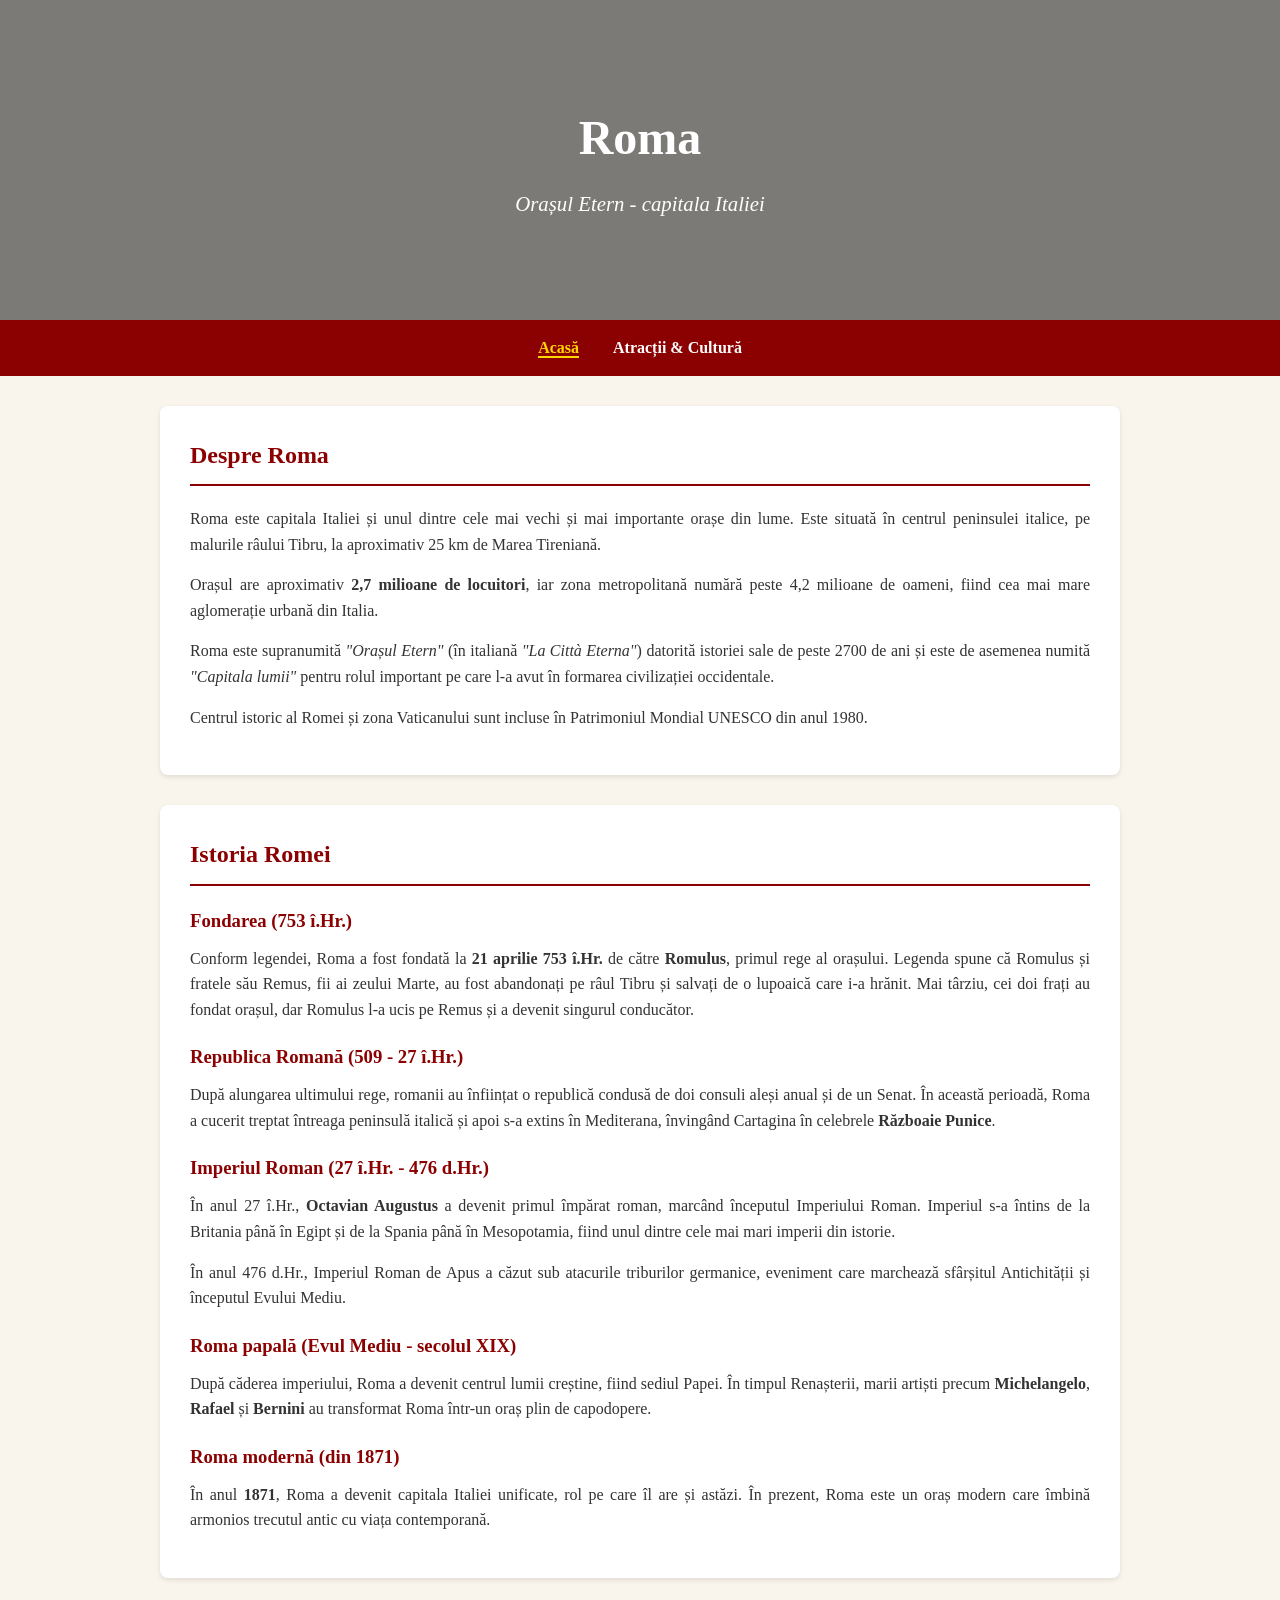
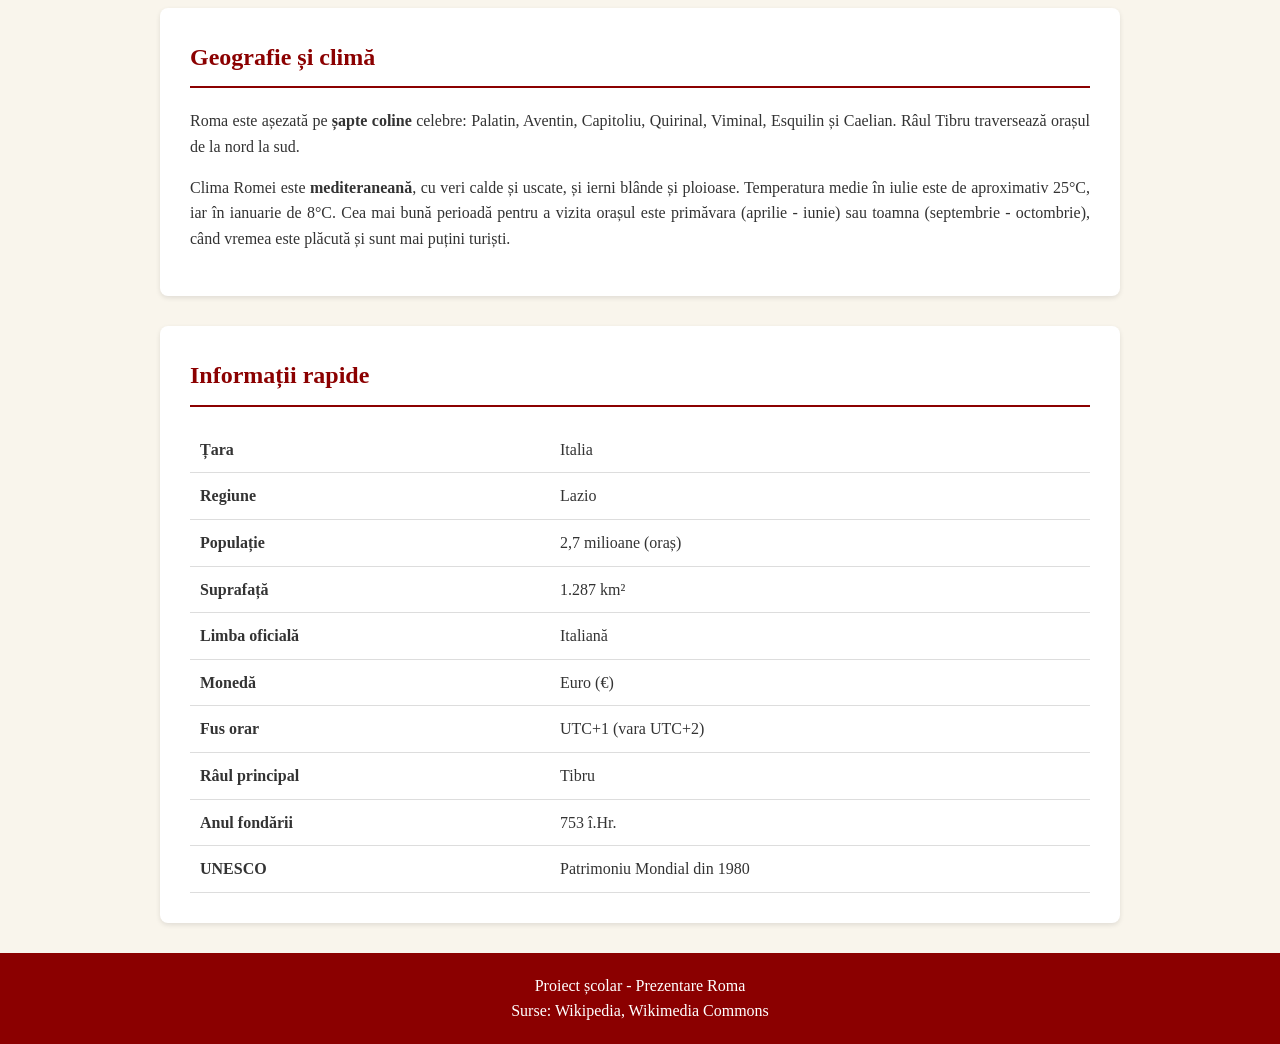
==== index.html @ c9380f68 "atractii + acasa" ====
<!DOCTYPE html>
<!-- Limba paginii este romana, ca sa fie inteleasa de cititoarele de ecran -->
<html lang="ro">
<head>
    <!-- Setam codificarea pe UTF-8 ca sa apara corect diacriticele (ă, î, ș, ț, â) -->
    <meta charset="UTF-8">

    <!-- Face pagina sa arate bine si pe telefon (responsive) -->
    <meta name="viewport" content="width=device-width, initial-scale=1.0">

    <!-- Titlul care apare in tab-ul browserului -->
    <title>Roma - Orașul Etern</title>

    <!-- Includem fisierul de stil partajat de ambele pagini -->
    <link rel="stylesheet" href="stil.css">

    <!-- Setam imaginea de fundal pentru antet (specifica acestei pagini) -->
    <style>
        header {
            background-image: linear-gradient(rgba(0, 0, 0, 0.5), rgba(0, 0, 0, 0.5)),
                              url('https://upload.wikimedia.org/wikipedia/commons/thumb/d/de/Colosseo_2020.jpg/1280px-Colosseo_2020.jpg');
        }
    </style>
</head>

<body>

    <!-- ANTETUL: titlul mare al paginii -->
    <header>
        <h1>Roma</h1>
        <p>Orașul Etern - capitala Italiei</p>
    </header>

    <!-- MENIU DE NAVIGARE: link-uri catre cele doua pagini -->
    <!-- Clasa "activ" marcheaza pagina curenta -->
    <nav>
        <a href="index.html" class="activ">Acasă</a>
        <a href="atractii.html">Atracții & Cultură</a>
    </nav>

    <!-- CONTINUTUL PRINCIPAL al paginii -->
    <main>

        <!-- Sectiunea 1: Despre Roma (introducere generala) -->
        <section id="despre">
            <h2>Despre Roma</h2>
            <p>
                Roma este capitala Italiei și unul dintre cele mai vechi și mai
                importante orașe din lume. Este situată în centrul peninsulei
                italice, pe malurile râului Tibru, la aproximativ 25 km de
                Marea Tireniană.
            </p>
            <p>
                Orașul are aproximativ <strong>2,7 milioane de locuitori</strong>,
                iar zona metropolitană numără peste 4,2 milioane de oameni,
                fiind cea mai mare aglomerație urbană din Italia.
            </p>
            <p>
                Roma este supranumită <em>"Orașul Etern"</em> (în italiană
                <em>"La Città Eterna"</em>) datorită istoriei sale de peste
                2700 de ani și este de asemenea numită <em>"Capitala lumii"</em>
                pentru rolul important pe care l-a avut în formarea civilizației
                occidentale.
            </p>
            <p>
                Centrul istoric al Romei și zona Vaticanului sunt incluse în
                Patrimoniul Mondial UNESCO din anul 1980.
            </p>
        </section>

        <!-- Sectiunea 2: Istoria orasului - impartita pe perioade -->
        <section id="istorie">
            <h2>Istoria Romei</h2>

            <!-- Perioada 1: Fondarea -->
            <h3>Fondarea (753 î.Hr.)</h3>
            <p>
                Conform legendei, Roma a fost fondată la <strong>21 aprilie 753 î.Hr.</strong>
                de către <strong>Romulus</strong>, primul rege al orașului.
                Legenda spune că Romulus și fratele său Remus, fii ai zeului
                Marte, au fost abandonați pe râul Tibru și salvați de o lupoaică
                care i-a hrănit. Mai târziu, cei doi frați au fondat orașul,
                dar Romulus l-a ucis pe Remus și a devenit singurul conducător.
            </p>

            <!-- Perioada 2: Republica Romana -->
            <h3>Republica Romană (509 - 27 î.Hr.)</h3>
            <p>
                După alungarea ultimului rege, romanii au înființat o republică
                condusă de doi consuli aleși anual și de un Senat. În această
                perioadă, Roma a cucerit treptat întreaga peninsulă italică
                și apoi s-a extins în Mediterana, învingând Cartagina în
                celebrele <strong>Războaie Punice</strong>.
            </p>

            <!-- Perioada 3: Imperiul Roman -->
            <h3>Imperiul Roman (27 î.Hr. - 476 d.Hr.)</h3>
            <p>
                În anul 27 î.Hr., <strong>Octavian Augustus</strong> a devenit
                primul împărat roman, marcând începutul Imperiului Roman.
                Imperiul s-a întins de la Britania până în Egipt și de la
                Spania până în Mesopotamia, fiind unul dintre cele mai mari
                imperii din istorie.
            </p>
            <p>
                În anul 476 d.Hr., Imperiul Roman de Apus a căzut sub atacurile
                triburilor germanice, eveniment care marchează sfârșitul
                Antichității și începutul Evului Mediu.
            </p>

            <!-- Perioada 4: Roma papala -->
            <h3>Roma papală (Evul Mediu - secolul XIX)</h3>
            <p>
                După căderea imperiului, Roma a devenit centrul lumii creștine,
                fiind sediul Papei. În timpul Renașterii, marii artiști precum
                <strong>Michelangelo</strong>, <strong>Rafael</strong> și
                <strong>Bernini</strong> au transformat Roma într-un oraș plin
                de capodopere.
            </p>

            <!-- Perioada 5: Roma moderna -->
            <h3>Roma modernă (din 1871)</h3>
            <p>
                În anul <strong>1871</strong>, Roma a devenit capitala Italiei
                unificate, rol pe care îl are și astăzi. În prezent, Roma este
                un oraș modern care îmbină armonios trecutul antic cu viața
                contemporană.
            </p>
        </section>

        <!-- Sectiunea 3: Geografie si clima -->
        <section id="geografie">
            <h2>Geografie și climă</h2>
            <p>
                Roma este așezată pe <strong>șapte coline</strong> celebre:
                Palatin, Aventin, Capitoliu, Quirinal, Viminal, Esquilin și
                Caelian. Râul Tibru traversează orașul de la nord la sud.
            </p>
            <p>
                Clima Romei este <strong>mediteraneană</strong>, cu veri calde
                și uscate, și ierni blânde și ploioase. Temperatura medie în
                iulie este de aproximativ 25°C, iar în ianuarie de 8°C.
                Cea mai bună perioadă pentru a vizita orașul este primăvara
                (aprilie - iunie) sau toamna (septembrie - octombrie), când
                vremea este plăcută și sunt mai puțini turiști.
            </p>
        </section>

        <!-- Sectiunea 4: Tabel cu informatii rapide -->
        <section id="informatii">
            <h2>Informații rapide</h2>
            <table>
                <!-- Fiecare rand este o pereche eticheta-valoare -->
                <tr>
                    <td>Țara</td>
                    <td>Italia</td>
                </tr>
                <tr>
                    <td>Regiune</td>
                    <td>Lazio</td>
                </tr>
                <tr>
                    <td>Populație</td>
                    <td>2,7 milioane (oraș)</td>
                </tr>
                <tr>
                    <td>Suprafață</td>
                    <td>1.287 km²</td>
                </tr>
                <tr>
                    <td>Limba oficială</td>
                    <td>Italiană</td>
                </tr>
                <tr>
                    <td>Monedă</td>
                    <td>Euro (€)</td>
                </tr>
                <tr>
                    <td>Fus orar</td>
                    <td>UTC+1 (vara UTC+2)</td>
                </tr>
                <tr>
                    <td>Râul principal</td>
                    <td>Tibru</td>
                </tr>
                <tr>
                    <td>Anul fondării</td>
                    <td>753 î.Hr.</td>
                </tr>
                <tr>
                    <td>UNESCO</td>
                    <td>Patrimoniu Mondial din 1980</td>
                </tr>
            </table>
        </section>

    </main>

    <!-- SUBSOLUL paginii -->
    <footer>
        <p>Proiect școlar - Prezentare Roma</p>
        <p>Surse: Wikipedia, Wikimedia Commons</p>
    </footer>

</body>
</html>
---- stil.css ----
/* =====================================================
   Fisier de stil partajat de ambele pagini ale site-ului
   ===================================================== */

/* Resetam marginile implicite ale browserului */
* {
    margin: 0;
    padding: 0;
    box-sizing: border-box;
}

/* Stil general pentru intreaga pagina */
body {
    font-family: Georgia, "Times New Roman", serif;
    line-height: 1.6;
    color: #333;
    background-color: #f9f5ec; /* o culoare crem, ca pergamentul */
}

/* Antetul paginii - imaginea mare de sus cu titlul */
header {
    /* Imaginea de fundal este setata in fiecare pagina (este diferita) */
    background-size: cover;
    background-position: center;
    color: white;
    text-align: center;
    padding: 100px 20px;
}

/* Titlul principal al paginii */
header h1 {
    font-size: 3em;
    margin-bottom: 10px;
}

/* Subtitlul de sub titlu */
header p {
    font-size: 1.3em;
    font-style: italic;
}

/* Bara de navigare cu link-uri catre pagini */
nav {
    background-color: #8b0000; /* rosu inchis, culoarea Romei antice */
    padding: 15px;
    text-align: center;
    position: sticky; /* ramane lipita sus cand dam scroll */
    top: 0;
    z-index: 10;
}

/* Link-urile din meniu */
nav a {
    color: white;
    text-decoration: none;
    margin: 0 15px;
    font-weight: bold;
}

/* Cand trecem mouse-ul peste un link */
nav a:hover {
    color: #ffd700; /* auriu */
}

/* Link-ul paginii curente este evidentiat */
nav a.activ {
    color: #ffd700;
    border-bottom: 2px solid #ffd700;
}

/* Containerul principal pentru continut */
main {
    max-width: 1000px;
    margin: 30px auto; /* centram pe orizontala */
    padding: 0 20px;
}

/* Fiecare sectiune din pagina */
section {
    background-color: white;
    margin-bottom: 30px;
    padding: 30px;
    border-radius: 8px;
    box-shadow: 0 2px 5px rgba(0, 0, 0, 0.1); /* o umbra discreta */
}

/* Titlurile sectiunilor */
section h2 {
    color: #8b0000;
    border-bottom: 2px solid #8b0000;
    padding-bottom: 10px;
    margin-bottom: 20px;
}

/* Subtitluri (h3) folosite in sectiunea de istorie */
section h3 {
    color: #8b0000;
    margin-top: 20px;
    margin-bottom: 10px;
}

/* Paragrafele primesc spatiu sub ele */
section p {
    margin-bottom: 15px;
    text-align: justify; /* aliniere pe ambele parti */
}

/* Galeria de imagini - folosim grid pentru a aseza pozele frumos */
.galerie {
    display: grid;
    grid-template-columns: repeat(auto-fit, minmax(250px, 1fr));
    gap: 15px;
    margin-top: 20px;
}

/* Fiecare poza din galerie */
.galerie figure {
    text-align: center;
}

.galerie img {
    width: 100%;
    height: 200px;
    object-fit: cover; /* taie imaginea ca sa incapa fara distorsiune */
    border-radius: 5px;
    /* O tranzitie ca sa avem un efect lin la hover */
    transition: transform 0.3s;
}

/* Cand trecem mouse-ul peste poza, se mareste putin */
.galerie img:hover {
    transform: scale(1.05);
}

/* Textul de sub fiecare poza */
.galerie figcaption {
    margin-top: 8px;
    font-style: italic;
    color: #555;
}

/* Listele cu marcatori */
ul {
    margin-left: 25px;
    margin-bottom: 15px;
}

/* Fiecare element din lista are un mic spatiu intre ele */
ul li {
    margin-bottom: 8px;
}

/* Tabelul cu informatii rapide */
table {
    width: 100%;
    border-collapse: collapse;
    margin-top: 15px;
}

/* Celulele tabelului */
table td, table th {
    padding: 10px;
    border-bottom: 1px solid #ddd;
    text-align: left;
}

/* Prima coloana este ingrosata */
table td:first-child {
    font-weight: bold;
    width: 40%;
}

/* Cutie speciala pentru curiozitati - se evidentiaza fata de text */
.curiozitate {
    background-color: #fff8dc; /* galben pal */
    border-left: 4px solid #8b0000;
    padding: 15px;
    margin: 15px 0;
    border-radius: 4px;
}

/* Subsolul paginii */
footer {
    background-color: #8b0000;
    color: white;
    text-align: center;
    padding: 20px;
    margin-top: 30px;
}

/* Reguli pentru ecrane mici (telefoane) */
@media (max-width: 600px) {
    header h1 {
        font-size: 2em;
    }
    nav a {
        display: block;
        margin: 5px 0;
    }
}
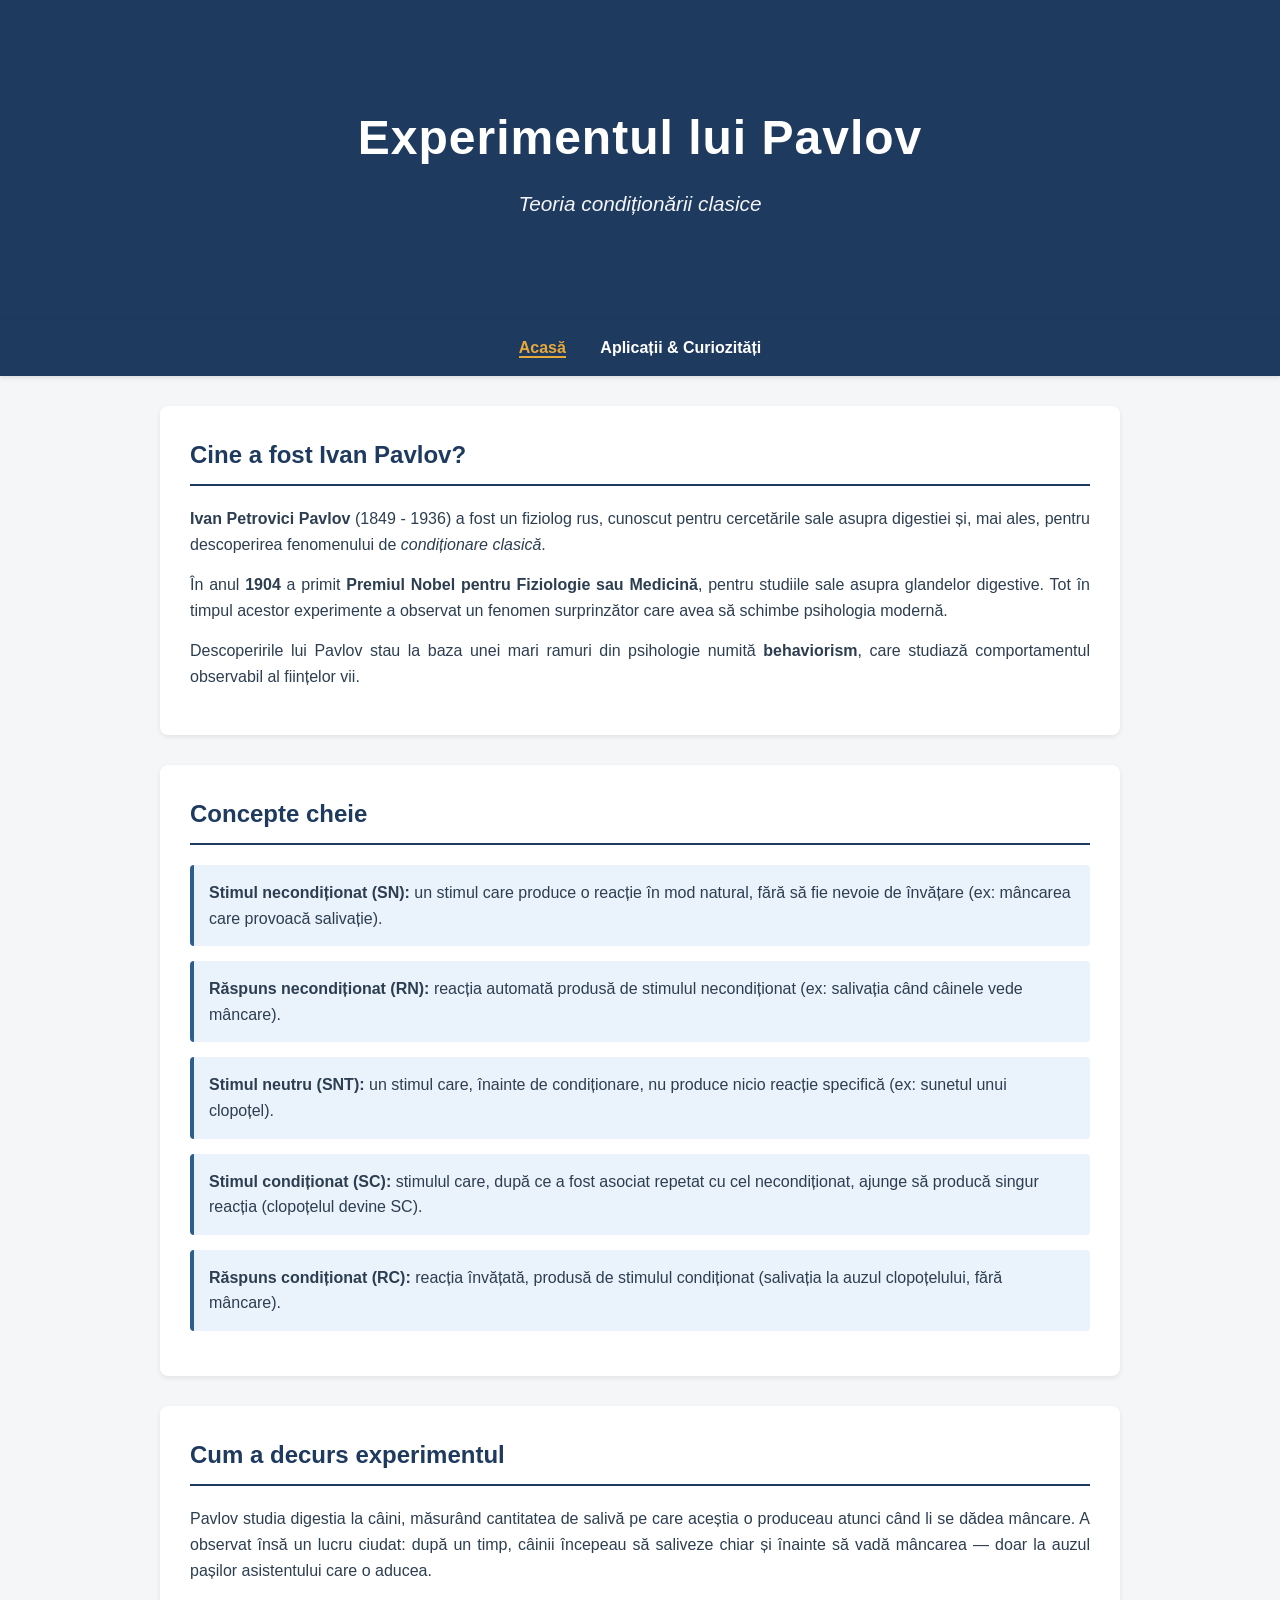
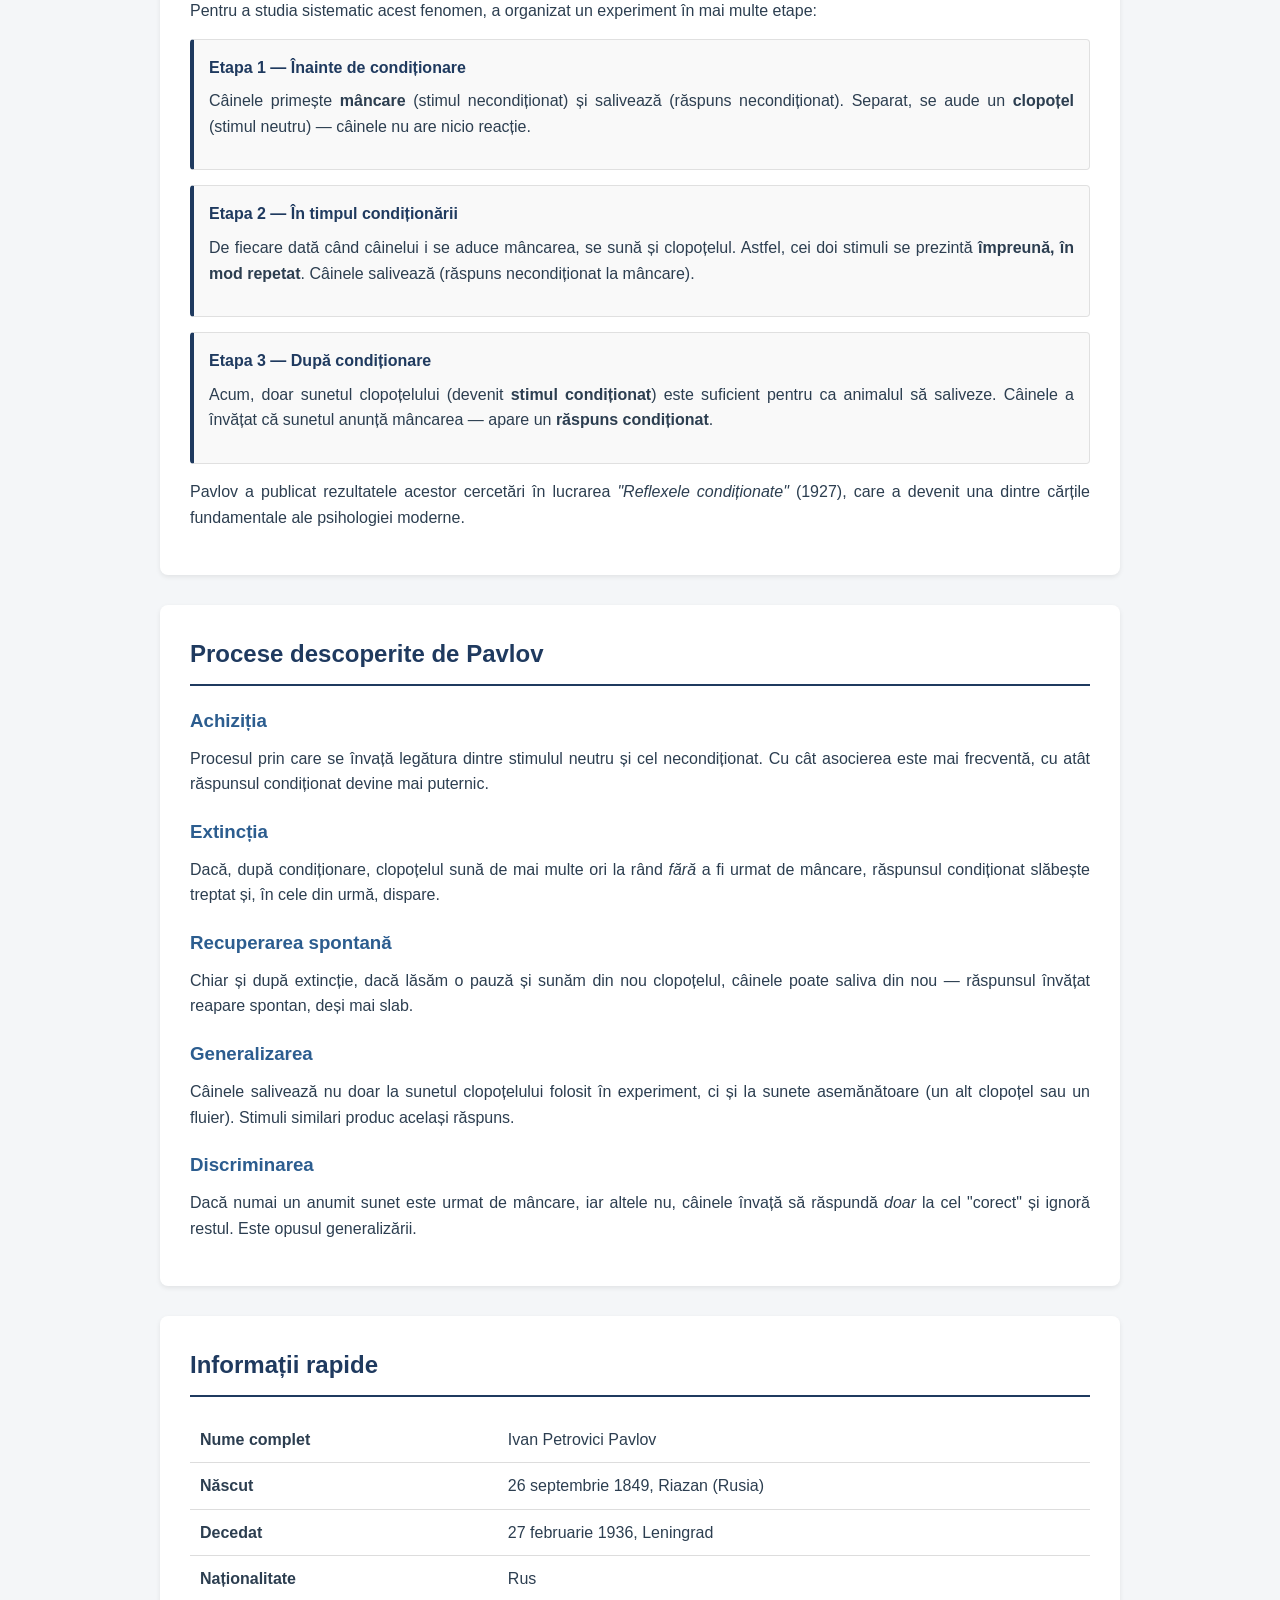
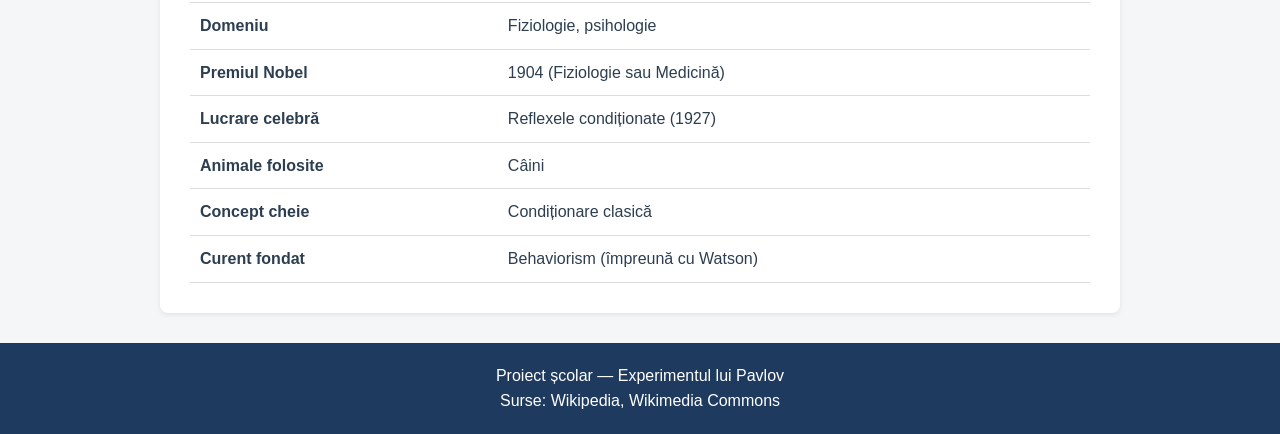
==== commit dfbf5e02: "pavlov done" ====
--- a/index.html
+++ b/index.html
@@ -9,16 +9,17 @@
     <meta name="viewport" content="width=device-width, initial-scale=1.0">
 
     <!-- Titlul care apare in tab-ul browserului -->
-    <title>Roma - Orașul Etern</title>
+    <title>Experimentul lui Pavlov - Condiționarea clasică</title>
 
     <!-- Includem fisierul de stil partajat de ambele pagini -->
     <link rel="stylesheet" href="stil.css">
 
     <!-- Setam imaginea de fundal pentru antet (specifica acestei pagini) -->
+    <!-- Folosim portretul lui Ivan Pavlov din Wikimedia Commons -->
     <style>
         header {
-            background-image: linear-gradient(rgba(0, 0, 0, 0.5), rgba(0, 0, 0, 0.5)),
-                              url('https://upload.wikimedia.org/wikipedia/commons/thumb/d/de/Colosseo_2020.jpg/1280px-Colosseo_2020.jpg');
+            background-image: linear-gradient(rgba(31, 58, 95, 0.7), rgba(31, 58, 95, 0.7)),
+                              url('https://pymstatic.com/7157/conversions/ivan-pavlov-social.jpg');
         }
     </style>
 </head>
@@ -27,169 +28,215 @@
 
     <!-- ANTETUL: titlul mare al paginii -->
     <header>
-        <h1>Roma</h1>
-        <p>Orașul Etern - capitala Italiei</p>
+        <h1>Experimentul lui Pavlov</h1>
+        <p>Teoria condiționării clasice</p>
     </header>
 
     <!-- MENIU DE NAVIGARE: link-uri catre cele doua pagini -->
     <!-- Clasa "activ" marcheaza pagina curenta -->
     <nav>
         <a href="index.html" class="activ">Acasă</a>
-        <a href="atractii.html">Atracții & Cultură</a>
+        <a href="atractii.html">Aplicații & Curiozități</a>
     </nav>
 
     <!-- CONTINUTUL PRINCIPAL al paginii -->
     <main>
 
-        <!-- Sectiunea 1: Despre Roma (introducere generala) -->
+        <!-- Sectiunea 1: Despre Pavlov si introducerea generala -->
         <section id="despre">
-            <h2>Despre Roma</h2>
-            <p>
-                Roma este capitala Italiei și unul dintre cele mai vechi și mai
-                importante orașe din lume. Este situată în centrul peninsulei
-                italice, pe malurile râului Tibru, la aproximativ 25 km de
-                Marea Tireniană.
-            </p>
-            <p>
-                Orașul are aproximativ <strong>2,7 milioane de locuitori</strong>,
-                iar zona metropolitană numără peste 4,2 milioane de oameni,
-                fiind cea mai mare aglomerație urbană din Italia.
-            </p>
-            <p>
-                Roma este supranumită <em>"Orașul Etern"</em> (în italiană
-                <em>"La Città Eterna"</em>) datorită istoriei sale de peste
-                2700 de ani și este de asemenea numită <em>"Capitala lumii"</em>
-                pentru rolul important pe care l-a avut în formarea civilizației
-                occidentale.
-            </p>
-            <p>
-                Centrul istoric al Romei și zona Vaticanului sunt incluse în
-                Patrimoniul Mondial UNESCO din anul 1980.
-            </p>
-        </section>
-
-        <!-- Sectiunea 2: Istoria orasului - impartita pe perioade -->
-        <section id="istorie">
-            <h2>Istoria Romei</h2>
-
-            <!-- Perioada 1: Fondarea -->
-            <h3>Fondarea (753 î.Hr.)</h3>
-            <p>
-                Conform legendei, Roma a fost fondată la <strong>21 aprilie 753 î.Hr.</strong>
-                de către <strong>Romulus</strong>, primul rege al orașului.
-                Legenda spune că Romulus și fratele său Remus, fii ai zeului
-                Marte, au fost abandonați pe râul Tibru și salvați de o lupoaică
-                care i-a hrănit. Mai târziu, cei doi frați au fondat orașul,
-                dar Romulus l-a ucis pe Remus și a devenit singurul conducător.
-            </p>
-
-            <!-- Perioada 2: Republica Romana -->
-            <h3>Republica Romană (509 - 27 î.Hr.)</h3>
-            <p>
-                După alungarea ultimului rege, romanii au înființat o republică
-                condusă de doi consuli aleși anual și de un Senat. În această
-                perioadă, Roma a cucerit treptat întreaga peninsulă italică
-                și apoi s-a extins în Mediterana, învingând Cartagina în
-                celebrele <strong>Războaie Punice</strong>.
-            </p>
-
-            <!-- Perioada 3: Imperiul Roman -->
-            <h3>Imperiul Roman (27 î.Hr. - 476 d.Hr.)</h3>
-            <p>
-                În anul 27 î.Hr., <strong>Octavian Augustus</strong> a devenit
-                primul împărat roman, marcând începutul Imperiului Roman.
-                Imperiul s-a întins de la Britania până în Egipt și de la
-                Spania până în Mesopotamia, fiind unul dintre cele mai mari
-                imperii din istorie.
-            </p>
-            <p>
-                În anul 476 d.Hr., Imperiul Roman de Apus a căzut sub atacurile
-                triburilor germanice, eveniment care marchează sfârșitul
-                Antichității și începutul Evului Mediu.
-            </p>
-
-            <!-- Perioada 4: Roma papala -->
-            <h3>Roma papală (Evul Mediu - secolul XIX)</h3>
-            <p>
-                După căderea imperiului, Roma a devenit centrul lumii creștine,
-                fiind sediul Papei. În timpul Renașterii, marii artiști precum
-                <strong>Michelangelo</strong>, <strong>Rafael</strong> și
-                <strong>Bernini</strong> au transformat Roma într-un oraș plin
-                de capodopere.
-            </p>
-
-            <!-- Perioada 5: Roma moderna -->
-            <h3>Roma modernă (din 1871)</h3>
-            <p>
-                În anul <strong>1871</strong>, Roma a devenit capitala Italiei
-                unificate, rol pe care îl are și astăzi. În prezent, Roma este
-                un oraș modern care îmbină armonios trecutul antic cu viața
-                contemporană.
-            </p>
-        </section>
-
-        <!-- Sectiunea 3: Geografie si clima -->
-        <section id="geografie">
-            <h2>Geografie și climă</h2>
-            <p>
-                Roma este așezată pe <strong>șapte coline</strong> celebre:
-                Palatin, Aventin, Capitoliu, Quirinal, Viminal, Esquilin și
-                Caelian. Râul Tibru traversează orașul de la nord la sud.
-            </p>
-            <p>
-                Clima Romei este <strong>mediteraneană</strong>, cu veri calde
-                și uscate, și ierni blânde și ploioase. Temperatura medie în
-                iulie este de aproximativ 25°C, iar în ianuarie de 8°C.
-                Cea mai bună perioadă pentru a vizita orașul este primăvara
-                (aprilie - iunie) sau toamna (septembrie - octombrie), când
-                vremea este plăcută și sunt mai puțini turiști.
-            </p>
-        </section>
-
-        <!-- Sectiunea 4: Tabel cu informatii rapide -->
+            <h2>Cine a fost Ivan Pavlov?</h2>
+            <p>
+                <strong>Ivan Petrovici Pavlov</strong> (1849 - 1936) a fost un
+                fiziolog rus, cunoscut pentru cercetările sale asupra digestiei
+                și, mai ales, pentru descoperirea fenomenului de
+                <em>condiționare clasică</em>.
+            </p>
+            <p>
+                În anul <strong>1904</strong> a primit
+                <strong>Premiul Nobel pentru Fiziologie sau Medicină</strong>,
+                pentru studiile sale asupra glandelor digestive. Tot în timpul
+                acestor experimente a observat un fenomen surprinzător care
+                avea să schimbe psihologia modernă.
+            </p>
+            <p>
+                Descoperirile lui Pavlov stau la baza unei mari ramuri din
+                psihologie numită <strong>behaviorism</strong>, care studiază
+                comportamentul observabil al ființelor vii.
+            </p>
+        </section>
+
+        <!-- Sectiunea 2: Concepte cheie -->
+        <section id="concepte">
+            <h2>Concepte cheie</h2>
+
+            <div class="concept">
+                <strong>Stimul necondiționat (SN):</strong> un stimul care
+                produce o reacție în mod natural, fără să fie nevoie de învățare
+                (ex: mâncarea care provoacă salivație).
+            </div>
+
+            <div class="concept">
+                <strong>Răspuns necondiționat (RN):</strong> reacția automată
+                produsă de stimulul necondiționat (ex: salivația când câinele
+                vede mâncare).
+            </div>
+
+            <div class="concept">
+                <strong>Stimul neutru (SNT):</strong> un stimul care, înainte
+                de condiționare, nu produce nicio reacție specifică (ex: sunetul
+                unui clopoțel).
+            </div>
+
+            <div class="concept">
+                <strong>Stimul condiționat (SC):</strong> stimulul care, după
+                ce a fost asociat repetat cu cel necondiționat, ajunge să
+                producă singur reacția (clopoțelul devine SC).
+            </div>
+
+            <div class="concept">
+                <strong>Răspuns condiționat (RC):</strong> reacția învățată,
+                produsă de stimulul condiționat (salivația la auzul
+                clopoțelului, fără mâncare).
+            </div>
+        </section>
+
+        <!-- Sectiunea 3: Experimentul propriu-zis - etape -->
+        <section id="experiment">
+            <h2>Cum a decurs experimentul</h2>
+            <p>
+                Pavlov studia digestia la câini, măsurând cantitatea de salivă
+                pe care aceștia o produceau atunci când li se dădea mâncare.
+                A observat însă un lucru ciudat: după un timp, câinii începeau
+                să saliveze chiar și înainte să vadă mâncarea — doar la auzul
+                pașilor asistentului care o aducea.
+            </p>
+            <p>
+                Pentru a studia sistematic acest fenomen, a organizat un
+                experiment în mai multe etape:
+            </p>
+
+            <div class="etapa">
+                <h4>Etapa 1 — Înainte de condiționare</h4>
+                <p>
+                    Câinele primește <strong>mâncare</strong> (stimul
+                    necondiționat) și salivează (răspuns necondiționat).
+                    Separat, se aude un <strong>clopoțel</strong> (stimul
+                    neutru) — câinele nu are nicio reacție.
+                </p>
+            </div>
+
+            <div class="etapa">
+                <h4>Etapa 2 — În timpul condiționării</h4>
+                <p>
+                    De fiecare dată când câinelui i se aduce mâncarea, se sună
+                    și clopoțelul. Astfel, cei doi stimuli se prezintă
+                    <strong>împreună, în mod repetat</strong>. Câinele
+                    salivează (răspuns necondiționat la mâncare).
+                </p>
+            </div>
+
+            <div class="etapa">
+                <h4>Etapa 3 — După condiționare</h4>
+                <p>
+                    Acum, doar sunetul clopoțelului (devenit
+                    <strong>stimul condiționat</strong>) este suficient pentru
+                    ca animalul să saliveze. Câinele a învățat că sunetul
+                    anunță mâncarea — apare un
+                    <strong>răspuns condiționat</strong>.
+                </p>
+            </div>
+
+            <p>
+                Pavlov a publicat rezultatele acestor cercetări în lucrarea
+                <em>"Reflexele condiționate"</em> (1927), care a devenit una
+                dintre cărțile fundamentale ale psihologiei moderne.
+            </p>
+        </section>
+
+        <!-- Sectiunea 4: Procese suplimentare descoperite de Pavlov -->
+        <section id="procese">
+            <h2>Procese descoperite de Pavlov</h2>
+
+            <h3>Achiziția</h3>
+            <p>
+                Procesul prin care se învață legătura dintre stimulul neutru
+                și cel necondiționat. Cu cât asocierea este mai frecventă, cu
+                atât răspunsul condiționat devine mai puternic.
+            </p>
+
+            <h3>Extincția</h3>
+            <p>
+                Dacă, după condiționare, clopoțelul sună de mai multe ori la
+                rând <em>fără</em> a fi urmat de mâncare, răspunsul condiționat
+                slăbește treptat și, în cele din urmă, dispare.
+            </p>
+
+            <h3>Recuperarea spontană</h3>
+            <p>
+                Chiar și după extincție, dacă lăsăm o pauză și sunăm din nou
+                clopoțelul, câinele poate saliva din nou — răspunsul învățat
+                reapare spontan, deși mai slab.
+            </p>
+
+            <h3>Generalizarea</h3>
+            <p>
+                Câinele salivează nu doar la sunetul clopoțelului folosit în
+                experiment, ci și la sunete asemănătoare (un alt clopoțel sau
+                un fluier). Stimuli similari produc același răspuns.
+            </p>
+
+            <h3>Discriminarea</h3>
+            <p>
+                Dacă numai un anumit sunet este urmat de mâncare, iar altele
+                nu, câinele învață să răspundă <em>doar</em> la cel "corect"
+                și ignoră restul. Este opusul generalizării.
+            </p>
+        </section>
+
+        <!-- Sectiunea 5: Tabel cu informatii rapide despre Pavlov -->
         <section id="informatii">
             <h2>Informații rapide</h2>
             <table>
                 <!-- Fiecare rand este o pereche eticheta-valoare -->
                 <tr>
-                    <td>Țara</td>
-                    <td>Italia</td>
-                </tr>
-                <tr>
-                    <td>Regiune</td>
-                    <td>Lazio</td>
-                </tr>
-                <tr>
-                    <td>Populație</td>
-                    <td>2,7 milioane (oraș)</td>
-                </tr>
-                <tr>
-                    <td>Suprafață</td>
-                    <td>1.287 km²</td>
-                </tr>
-                <tr>
-                    <td>Limba oficială</td>
-                    <td>Italiană</td>
-                </tr>
-                <tr>
-                    <td>Monedă</td>
-                    <td>Euro (€)</td>
-                </tr>
-                <tr>
-                    <td>Fus orar</td>
-                    <td>UTC+1 (vara UTC+2)</td>
-                </tr>
-                <tr>
-                    <td>Râul principal</td>
-                    <td>Tibru</td>
-                </tr>
-                <tr>
-                    <td>Anul fondării</td>
-                    <td>753 î.Hr.</td>
-                </tr>
-                <tr>
-                    <td>UNESCO</td>
-                    <td>Patrimoniu Mondial din 1980</td>
+                    <td>Nume complet</td>
+                    <td>Ivan Petrovici Pavlov</td>
+                </tr>
+                <tr>
+                    <td>Născut</td>
+                    <td>26 septembrie 1849, Riazan (Rusia)</td>
+                </tr>
+                <tr>
+                    <td>Decedat</td>
+                    <td>27 februarie 1936, Leningrad</td>
+                </tr>
+                <tr>
+                    <td>Naționalitate</td>
+                    <td>Rus</td>
+                </tr>
+                <tr>
+                    <td>Domeniu</td>
+                    <td>Fiziologie, psihologie</td>
+                </tr>
+                <tr>
+                    <td>Premiul Nobel</td>
+                    <td>1904 (Fiziologie sau Medicină)</td>
+                </tr>
+                <tr>
+                    <td>Lucrare celebră</td>
+                    <td>Reflexele condiționate (1927)</td>
+                </tr>
+                <tr>
+                    <td>Animale folosite</td>
+                    <td>Câini</td>
+                </tr>
+                <tr>
+                    <td>Concept cheie</td>
+                    <td>Condiționare clasică</td>
+                </tr>
+                <tr>
+                    <td>Curent fondat</td>
+                    <td>Behaviorism (împreună cu Watson)</td>
                 </tr>
             </table>
         </section>
@@ -198,7 +245,7 @@
 
     <!-- SUBSOLUL paginii -->
     <footer>
-        <p>Proiect școlar - Prezentare Roma</p>
+        <p>Proiect școlar — Experimentul lui Pavlov</p>
         <p>Surse: Wikipedia, Wikimedia Commons</p>
     </footer>
 
--- a/stil.css
+++ b/stil.css
@@ -1,5 +1,6 @@
 /* =====================================================
    Fisier de stil partajat de ambele pagini ale site-ului
+   Tema: Experimentul lui Pavlov
    ===================================================== */
 
 /* Resetam marginile implicite ale browserului */
@@ -11,17 +12,20 @@
 
 /* Stil general pentru intreaga pagina */
 body {
-    font-family: Georgia, "Times New Roman", serif;
+    /* Fonturi sans-serif moderne, potrivite pentru un text stiintific */
+    font-family: "Helvetica Neue", Arial, sans-serif;
     line-height: 1.6;
-    color: #333;
-    background-color: #f9f5ec; /* o culoare crem, ca pergamentul */
+    color: #2c3e50; /* gri-albastru inchis, mai bland decat negrul */
+    background-color: #f4f6f8; /* gri foarte deschis, ca o foaie de laborator */
 }
 
 /* Antetul paginii - imaginea mare de sus cu titlul */
 header {
     /* Imaginea de fundal este setata in fiecare pagina (este diferita) */
-    background-size: cover;
+    background-size: contain; /* aspect fit: pastram intreaga imagine, fara taiere */
     background-position: center;
+    background-repeat: no-repeat;
+    background-color: #1f3a5f; /* aceeasi culoare ca a gradientului, pentru zonele goale */
     color: white;
     text-align: center;
     padding: 100px 20px;
@@ -31,22 +35,25 @@
 header h1 {
     font-size: 3em;
     margin-bottom: 10px;
+    letter-spacing: 1px;
 }
 
 /* Subtitlul de sub titlu */
 header p {
     font-size: 1.3em;
     font-style: italic;
+    opacity: 0.95;
 }
 
 /* Bara de navigare cu link-uri catre pagini */
 nav {
-    background-color: #8b0000; /* rosu inchis, culoarea Romei antice */
+    background-color: #1f3a5f; /* albastru inchis academic */
     padding: 15px;
     text-align: center;
     position: sticky; /* ramane lipita sus cand dam scroll */
     top: 0;
     z-index: 10;
+    box-shadow: 0 2px 4px rgba(0, 0, 0, 0.1);
 }
 
 /* Link-urile din meniu */
@@ -55,17 +62,18 @@
     text-decoration: none;
     margin: 0 15px;
     font-weight: bold;
+    transition: color 0.2s;
 }
 
 /* Cand trecem mouse-ul peste un link */
 nav a:hover {
-    color: #ffd700; /* auriu */
+    color: #e8a93b; /* accent cald: chihlimbar */
 }
 
 /* Link-ul paginii curente este evidentiat */
 nav a.activ {
-    color: #ffd700;
-    border-bottom: 2px solid #ffd700;
+    color: #e8a93b;
+    border-bottom: 2px solid #e8a93b;
 }
 
 /* Containerul principal pentru continut */
@@ -81,20 +89,20 @@
     margin-bottom: 30px;
     padding: 30px;
     border-radius: 8px;
-    box-shadow: 0 2px 5px rgba(0, 0, 0, 0.1); /* o umbra discreta */
+    box-shadow: 0 2px 5px rgba(0, 0, 0, 0.08);
 }
 
 /* Titlurile sectiunilor */
 section h2 {
-    color: #8b0000;
-    border-bottom: 2px solid #8b0000;
+    color: #1f3a5f;
+    border-bottom: 2px solid #1f3a5f;
     padding-bottom: 10px;
     margin-bottom: 20px;
 }
 
-/* Subtitluri (h3) folosite in sectiunea de istorie */
+/* Subtitluri (h3) folosite in sectiuni */
 section h3 {
-    color: #8b0000;
+    color: #2c5d8f; /* nuanta de albastru putin mai deschisa */
     margin-top: 20px;
     margin-bottom: 10px;
 }
@@ -150,7 +158,7 @@
     margin-bottom: 8px;
 }
 
-/* Tabelul cu informatii rapide */
+/* Tabelul cu informatii */
 table {
     width: 100%;
     border-collapse: collapse;
@@ -164,24 +172,53 @@
     text-align: left;
 }
 
-/* Prima coloana este ingrosata */
+/* Antet de tabel - albastru academic */
+table th {
+    background-color: #1f3a5f;
+    color: white;
+}
+
+/* Prima coloana (cand nu avem antet) este ingrosata */
 table td:first-child {
     font-weight: bold;
-    width: 40%;
 }
 
 /* Cutie speciala pentru curiozitati - se evidentiaza fata de text */
 .curiozitate {
-    background-color: #fff8dc; /* galben pal */
-    border-left: 4px solid #8b0000;
+    background-color: #fff7e6; /* crem cald */
+    border-left: 4px solid #e8a93b; /* chihlimbar */
     padding: 15px;
     margin: 15px 0;
     border-radius: 4px;
 }
 
+/* Cutie pentru concepte cheie / definitii */
+.concept {
+    background-color: #eaf2fb; /* bleu pal */
+    border-left: 4px solid #2c5d8f;
+    padding: 15px;
+    margin: 15px 0;
+    border-radius: 4px;
+}
+
+/* Etapele experimentului - lista numerotata, evidentiata */
+.etapa {
+    background-color: #f9f9f9;
+    border: 1px solid #e0e0e0;
+    border-left: 4px solid #1f3a5f;
+    padding: 15px;
+    margin: 15px 0;
+    border-radius: 4px;
+}
+
+.etapa h4 {
+    color: #1f3a5f;
+    margin-bottom: 8px;
+}
+
 /* Subsolul paginii */
 footer {
-    background-color: #8b0000;
+    background-color: #1f3a5f;
     color: white;
     text-align: center;
     padding: 20px;
